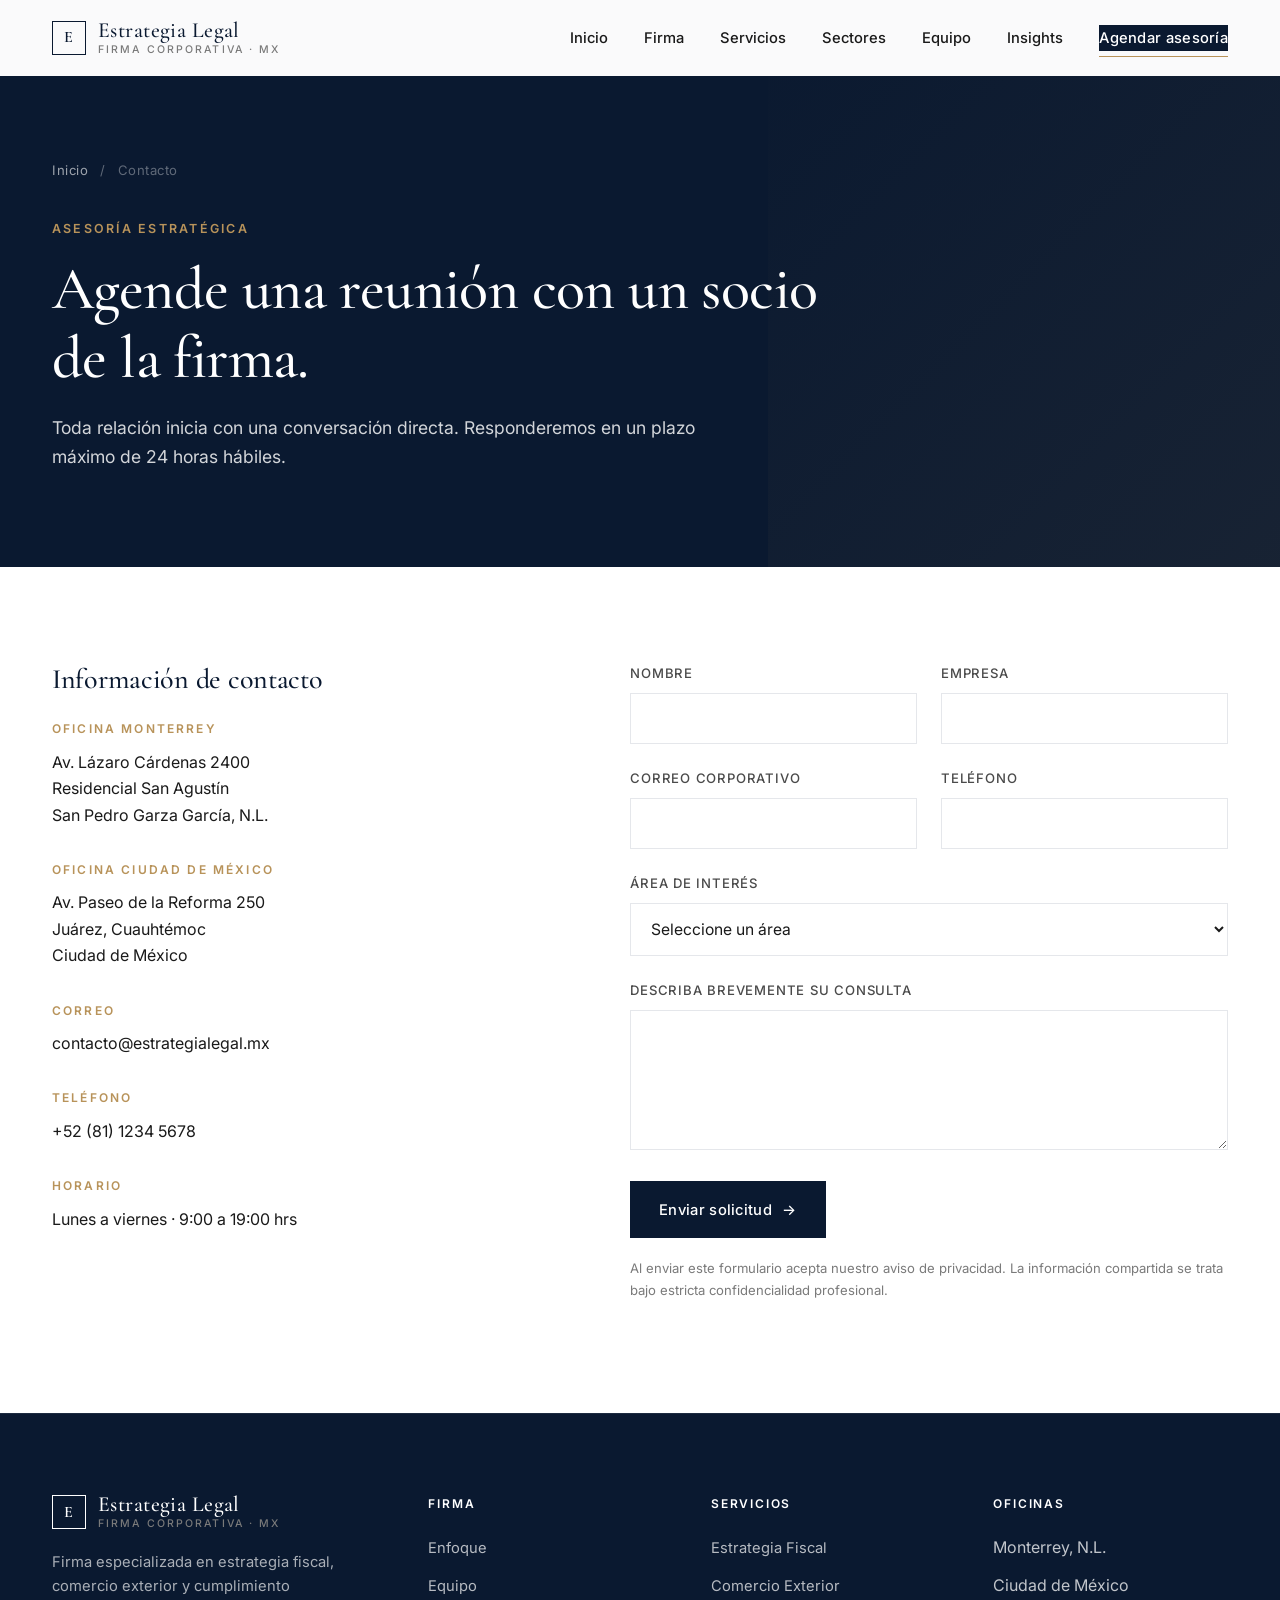
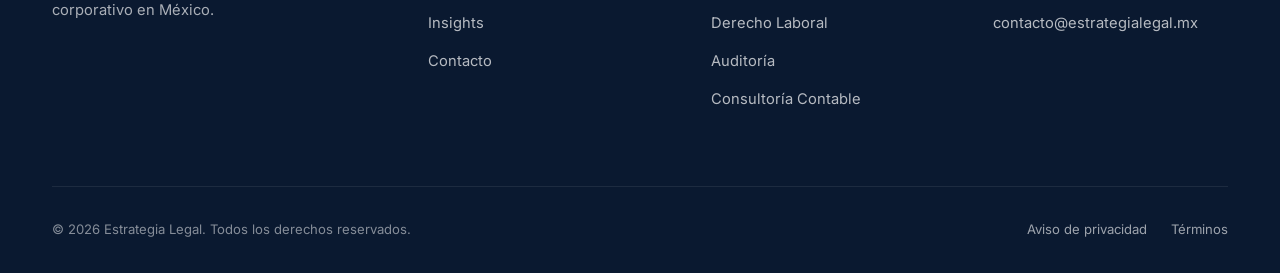
==== contacto.html @ f95e1e76 "Creación de sitio web para despacho de abogados (David Rubio)" ====
<!DOCTYPE html>
<html lang="es">
<head>
<meta charset="UTF-8" />
<meta name="viewport" content="width=device-width, initial-scale=1.0" />
<meta name="description" content="Agende una asesoría estratégica con nuestro equipo. Oficinas en Monterrey y Ciudad de México." />
<title>Contacto — Estrategia Legal</title>
<link rel="preconnect" href="https://fonts.googleapis.com" />
<link rel="preconnect" href="https://fonts.gstatic.com" crossorigin />
<link href="https://fonts.googleapis.com/css2?family=Cormorant+Garamond:wght@400;500;600&family=Inter:wght@300;400;500;600;700&display=swap" rel="stylesheet" />
<link rel="stylesheet" href="assets/css/styles.css" />
</head>
<body>

<header class="site-header">
  <div class="nav">
    <a href="index.html" class="brand"><span class="brand-mark">E</span><span class="brand-name">Estrategia Legal<small>Firma Corporativa · MX</small></span></a>
    <button class="nav-toggle" aria-label="Menú"><span></span><span></span><span></span></button>
    <ul class="nav-links">
      <li><a href="index.html">Inicio</a></li>
      <li><a href="firma.html">Firma</a></li>
      <li><a href="servicios.html">Servicios</a></li>
      <li><a href="sectores.html">Sectores</a></li>
      <li><a href="equipo.html">Equipo</a></li>
      <li><a href="insights.html">Insights</a></li>
      <li><a href="contacto.html" class="nav-cta active">Agendar asesoría</a></li>
    </ul>
  </div>
</header>

<section class="sub-hero">
  <div class="container">
    <div class="breadcrumb"><a href="index.html">Inicio</a><span>/</span><span>Contacto</span></div>
    <span class="eyebrow">Asesoría estratégica</span>
    <h1>Agende una reunión con un socio de la firma.</h1>
    <p>Toda relación inicia con una conversación directa. Responderemos en un plazo máximo de 24 horas hábiles.</p>
  </div>
</section>

<section class="section">
  <div class="container">
    <div class="contact-grid">
      <div class="contact-info" data-reveal>
        <h3>Información de contacto</h3>

        <div class="contact-block">
          <h5>Oficina Monterrey</h5>
          <p>Av. Lázaro Cárdenas 2400<br>Residencial San Agustín<br>San Pedro Garza García, N.L.</p>
        </div>

        <div class="contact-block">
          <h5>Oficina Ciudad de México</h5>
          <p>Av. Paseo de la Reforma 250<br>Juárez, Cuauhtémoc<br>Ciudad de México</p>
        </div>

        <div class="contact-block">
          <h5>Correo</h5>
          <p><a href="mailto:contacto@estrategialegal.mx">contacto@estrategialegal.mx</a></p>
        </div>

        <div class="contact-block">
          <h5>Teléfono</h5>
          <p><a href="tel:+528112345678">+52 (81) 1234 5678</a></p>
        </div>

        <div class="contact-block">
          <h5>Horario</h5>
          <p>Lunes a viernes · 9:00 a 19:00 hrs</p>
        </div>
      </div>

      <div data-reveal>
        <form id="contact-form" novalidate>
          <div class="form-row">
            <div class="form-group">
              <label for="nombre">Nombre</label>
              <input type="text" id="nombre" name="nombre" required />
            </div>
            <div class="form-group">
              <label for="empresa">Empresa</label>
              <input type="text" id="empresa" name="empresa" required />
            </div>
          </div>

          <div class="form-row">
            <div class="form-group">
              <label for="correo">Correo corporativo</label>
              <input type="email" id="correo" name="correo" required />
            </div>
            <div class="form-group">
              <label for="telefono">Teléfono</label>
              <input type="tel" id="telefono" name="telefono" />
            </div>
          </div>

          <div class="form-group">
            <label for="area">Área de interés</label>
            <select id="area" name="area" required>
              <option value="">Seleccione un área</option>
              <option>Estrategia Fiscal Corporativa</option>
              <option>Comercio Exterior (IMMEX, PROSEC, CIVA)</option>
              <option>Derecho Laboral Empresarial</option>
              <option>Auditoría y Cumplimiento</option>
              <option>Consultoría Contable Estratégica</option>
              <option>Asesoría general / Diagnóstico</option>
            </select>
          </div>

          <div class="form-group">
            <label for="mensaje">Describa brevemente su consulta</label>
            <textarea id="mensaje" name="mensaje" required></textarea>
          </div>

          <button type="submit" class="btn btn-primary btn-arrow" style="width:auto;">Enviar solicitud</button>
          <p style="font-size:0.82rem; color:var(--gray-500); margin-top:1.25rem;">Al enviar este formulario acepta nuestro aviso de privacidad. La información compartida se trata bajo estricta confidencialidad profesional.</p>
        </form>
      </div>
    </div>
  </div>
</section>

<footer class="site-footer">
  <div class="container">
    <div class="footer-grid">
      <div class="footer-brand"><div class="brand" style="color:#fff;"><span class="brand-mark">E</span><span class="brand-name">Estrategia Legal<small>Firma Corporativa · MX</small></span></div><p>Firma especializada en estrategia fiscal, comercio exterior y cumplimiento corporativo en México.</p></div>
      <div class="footer-col"><h5>Firma</h5><ul><li><a href="firma.html">Enfoque</a></li><li><a href="equipo.html">Equipo</a></li><li><a href="insights.html">Insights</a></li><li><a href="contacto.html">Contacto</a></li></ul></div>
      <div class="footer-col"><h5>Servicios</h5><ul><li><a href="servicios/estrategia-fiscal.html">Estrategia Fiscal</a></li><li><a href="servicios/comercio-exterior.html">Comercio Exterior</a></li><li><a href="servicios/derecho-laboral.html">Derecho Laboral</a></li><li><a href="servicios/auditoria-cumplimiento.html">Auditoría</a></li><li><a href="servicios/consultoria-contable.html">Consultoría Contable</a></li></ul></div>
      <div class="footer-col"><h5>Oficinas</h5><ul><li>Monterrey, N.L.</li><li>Ciudad de México</li><li><a href="mailto:contacto@estrategialegal.mx">contacto@estrategialegal.mx</a></li></ul></div>
    </div>
    <div class="footer-bottom"><span>© 2026 Estrategia Legal. Todos los derechos reservados.</span><div><a href="#">Aviso de privacidad</a><a href="#">Términos</a></div></div>
  </div>
</footer>

<script src="assets/js/main.js"></script>
</body>
</html>
---- assets/css/styles.css ----
/* ========================================
   ESTRATEGIA LEGAL — Design System
   ======================================== */

:root {
  --navy-900: #0a1930;
  --navy-800: #0f2847;
  --navy-700: #1a3a5c;
  --gray-900: #1a1a1a;
  --gray-700: #4a4a4a;
  --gray-500: #7a7a7a;
  --gray-300: #c9ccd1;
  --gray-200: #e5e7eb;
  --gray-100: #f4f5f7;
  --gray-50:  #fafbfc;
  --white:    #ffffff;
  --accent:   #b8935a;
  --accent-dark: #9a7846;

  --font-serif: 'Cormorant Garamond', 'Playfair Display', Georgia, serif;
  --font-sans:  'Inter', -apple-system, BlinkMacSystemFont, 'Segoe UI', sans-serif;

  --container: 1240px;
  --container-narrow: 960px;

  --transition: 350ms cubic-bezier(0.22, 0.61, 0.36, 1);
}

* { box-sizing: border-box; margin: 0; padding: 0; }
html { scroll-behavior: smooth; -webkit-text-size-adjust: 100%; }

body {
  font-family: var(--font-sans);
  font-size: 16px;
  line-height: 1.65;
  color: var(--gray-900);
  background: var(--white);
  -webkit-font-smoothing: antialiased;
  -moz-osx-font-smoothing: grayscale;
  overflow-x: hidden;
}

img { max-width: 100%; display: block; }
a { color: inherit; text-decoration: none; transition: color var(--transition); }
button { font: inherit; cursor: pointer; border: none; background: none; }

/* ---------- Typography ---------- */
h1, h2, h3, h4 {
  font-family: var(--font-serif);
  font-weight: 500;
  line-height: 1.15;
  letter-spacing: -0.01em;
  color: var(--navy-900);
}
h1 { font-size: clamp(2.25rem, 5vw, 3.75rem); }
h2 { font-size: clamp(1.75rem, 3.5vw, 2.75rem); }
h3 { font-size: clamp(1.35rem, 2.2vw, 1.75rem); }
h4 { font-size: 1.15rem; font-weight: 600; }

p { margin-bottom: 1rem; color: var(--gray-700); }
.lead { font-size: 1.15rem; color: var(--gray-700); line-height: 1.7; }

.eyebrow {
  font-family: var(--font-sans);
  font-size: 0.78rem;
  font-weight: 600;
  letter-spacing: 0.18em;
  text-transform: uppercase;
  color: var(--accent);
  margin-bottom: 1rem;
  display: inline-block;
}

/* ---------- Layout ---------- */
.container { max-width: var(--container); margin: 0 auto; padding: 0 2rem; }
.container-narrow { max-width: var(--container-narrow); margin: 0 auto; padding: 0 2rem; }

.section { padding: 6rem 0; }
.section-sm { padding: 4rem 0; }
.section-dark { background: var(--navy-900); color: var(--white); }
.section-dark h1, .section-dark h2, .section-dark h3, .section-dark h4 { color: var(--white); }
.section-dark p { color: var(--gray-300); }
.section-gray { background: var(--gray-50); }

.section-header { max-width: 760px; margin-bottom: 3.5rem; }
.section-header.center { margin-left: auto; margin-right: auto; text-align: center; }

/* ---------- Header / Navigation ---------- */
.site-header {
  position: fixed;
  top: 0;
  left: 0;
  right: 0;
  z-index: 1000;
  background: rgba(255, 255, 255, 0.98);
  backdrop-filter: saturate(180%) blur(12px);
  border-bottom: 1px solid transparent;
  transition: border-color var(--transition), background var(--transition);
}
.site-header.scrolled { border-bottom-color: var(--gray-200); }

.nav {
  display: flex;
  align-items: center;
  justify-content: space-between;
  max-width: var(--container);
  margin: 0 auto;
  padding: 1.25rem 2rem;
}

.brand {
  display: flex;
  align-items: center;
  gap: 0.75rem;
  font-family: var(--font-serif);
  font-size: 1.35rem;
  font-weight: 500;
  color: var(--navy-900);
  letter-spacing: 0.02em;
}
.brand-mark {
  width: 34px;
  height: 34px;
  border: 1.5px solid var(--navy-900);
  display: flex;
  align-items: center;
  justify-content: center;
  font-family: var(--font-serif);
  font-size: 1rem;
  font-weight: 600;
  color: var(--navy-900);
}
.brand-name { line-height: 1; }
.brand-name small {
  display: block;
  font-family: var(--font-sans);
  font-size: 0.66rem;
  font-weight: 500;
  letter-spacing: 0.2em;
  text-transform: uppercase;
  color: var(--gray-500);
  margin-top: 3px;
}

.nav-links {
  display: flex;
  align-items: center;
  gap: 2.25rem;
  list-style: none;
}
.nav-links a {
  font-size: 0.92rem;
  font-weight: 500;
  color: var(--gray-900);
  position: relative;
  padding: 0.25rem 0;
}
.nav-links a:hover { color: var(--accent); }
.nav-links a.active::after {
  content: '';
  position: absolute;
  bottom: -6px;
  left: 0;
  width: 100%;
  height: 1.5px;
  background: var(--accent);
}

.nav-cta {
  padding: 0.7rem 1.4rem;
  background: var(--navy-900);
  color: var(--white) !important;
  font-size: 0.88rem;
  font-weight: 500;
  letter-spacing: 0.02em;
  transition: background var(--transition);
}
.nav-cta:hover { background: var(--navy-700); color: var(--white) !important; }

.nav-toggle {
  display: none;
  flex-direction: column;
  gap: 5px;
  padding: 0.5rem;
}
.nav-toggle span {
  display: block;
  width: 24px;
  height: 1.5px;
  background: var(--navy-900);
  transition: transform var(--transition), opacity var(--transition);
}
.nav-toggle.open span:nth-child(1) { transform: translateY(6.5px) rotate(45deg); }
.nav-toggle.open span:nth-child(2) { opacity: 0; }
.nav-toggle.open span:nth-child(3) { transform: translateY(-6.5px) rotate(-45deg); }

/* ---------- Buttons ---------- */
.btn {
  display: inline-flex;
  align-items: center;
  gap: 0.65rem;
  padding: 0.95rem 1.75rem;
  font-size: 0.92rem;
  font-weight: 500;
  letter-spacing: 0.02em;
  transition: all var(--transition);
  cursor: pointer;
  border: 1.5px solid transparent;
}
.btn-primary {
  background: var(--navy-900);
  color: var(--white);
}
.btn-primary:hover { background: var(--accent); color: var(--white); }
.btn-secondary {
  border-color: var(--navy-900);
  color: var(--navy-900);
  background: transparent;
}
.btn-secondary:hover { background: var(--navy-900); color: var(--white); }
.btn-ghost {
  color: var(--navy-900);
  padding: 0.5rem 0;
  border-bottom: 1px solid var(--navy-900);
}
.btn-ghost:hover { color: var(--accent); border-color: var(--accent); }
.section-dark .btn-secondary { border-color: var(--white); color: var(--white); }
.section-dark .btn-secondary:hover { background: var(--white); color: var(--navy-900); }

.btn-arrow::after {
  content: '→';
  transition: transform var(--transition);
}
.btn-arrow:hover::after { transform: translateX(4px); }

/* ---------- Hero ---------- */
.hero {
  position: relative;
  min-height: 92vh;
  display: flex;
  align-items: center;
  padding: 9rem 0 5rem;
  background:
    linear-gradient(135deg, rgba(10, 25, 48, 0.92) 0%, rgba(15, 40, 71, 0.78) 100%),
    url('https://images.unsplash.com/photo-1486406146926-c627a92ad1ab?auto=format&fit=crop&w=2000&q=80') center/cover no-repeat;
  color: var(--white);
  overflow: hidden;
}
.hero::before {
  content: '';
  position: absolute;
  top: 0; left: 0; right: 0; bottom: 0;
  background: linear-gradient(180deg, transparent 70%, rgba(10, 25, 48, 0.5) 100%);
  pointer-events: none;
}
.hero-inner { position: relative; z-index: 2; max-width: 820px; }
.hero .eyebrow { color: var(--accent); }
.hero h1 {
  color: var(--white);
  font-size: clamp(2.5rem, 5.5vw, 4.25rem);
  margin-bottom: 1.5rem;
  font-weight: 400;
  line-height: 1.08;
}
.hero p {
  font-size: 1.2rem;
  color: rgba(255, 255, 255, 0.88);
  margin-bottom: 2.5rem;
  max-width: 640px;
  line-height: 1.6;
}
.hero-actions { display: flex; flex-wrap: wrap; gap: 1rem; }

.hero-meta {
  position: absolute;
  left: 2rem;
  right: 2rem;
  bottom: 2.5rem;
  display: flex;
  justify-content: space-between;
  align-items: flex-end;
  gap: 2rem;
  font-size: 0.82rem;
  color: rgba(255, 255, 255, 0.7);
  letter-spacing: 0.08em;
  text-transform: uppercase;
  z-index: 2;
}
.hero-meta .divider { flex: 1; height: 1px; background: rgba(255,255,255,0.25); margin-bottom: 6px; }

/* ---------- Sub hero (interior pages) ---------- */
.sub-hero {
  padding: 10rem 0 5rem;
  background: var(--navy-900);
  color: var(--white);
  position: relative;
  overflow: hidden;
}
.sub-hero::after {
  content: '';
  position: absolute;
  top: 0; right: 0;
  width: 40%;
  height: 100%;
  background: linear-gradient(135deg, transparent 0%, rgba(184, 147, 90, 0.08) 100%);
  pointer-events: none;
}
.sub-hero h1 { color: var(--white); max-width: 820px; margin-bottom: 1.25rem; }
.sub-hero p { color: rgba(255,255,255,0.82); max-width: 680px; font-size: 1.1rem; }
.sub-hero .eyebrow { color: var(--accent); }

.breadcrumb {
  display: flex;
  gap: 0.75rem;
  font-size: 0.82rem;
  color: rgba(255,255,255,0.6);
  margin-bottom: 2rem;
  letter-spacing: 0.04em;
}
.breadcrumb a { color: rgba(255,255,255,0.6); }
.breadcrumb a:hover { color: var(--accent); }
.breadcrumb span { color: rgba(255,255,255,0.35); }

/* ---------- Pillars ---------- */
.pillars {
  display: grid;
  grid-template-columns: repeat(3, 1fr);
  gap: 0;
  border-top: 1px solid var(--gray-200);
  border-bottom: 1px solid var(--gray-200);
}
.pillar {
  padding: 3.5rem 2.5rem;
  border-right: 1px solid var(--gray-200);
}
.pillar:last-child { border-right: none; }
.pillar-number {
  font-family: var(--font-serif);
  font-size: 2.25rem;
  color: var(--accent);
  margin-bottom: 1rem;
  font-weight: 400;
}
.pillar h3 { margin-bottom: 0.75rem; font-size: 1.3rem; }
.pillar p { color: var(--gray-700); font-size: 0.98rem; margin: 0; }

/* ---------- Services grid ---------- */
.services-grid {
  display: grid;
  grid-template-columns: repeat(2, 1fr);
  gap: 2px;
  background: var(--gray-200);
  border: 1px solid var(--gray-200);
}
.service-card {
  background: var(--white);
  padding: 3rem 2.5rem;
  transition: background var(--transition);
  display: flex;
  flex-direction: column;
  min-height: 340px;
}
.service-card:hover { background: var(--gray-50); }
.service-card .num {
  font-family: var(--font-serif);
  color: var(--accent);
  font-size: 0.95rem;
  letter-spacing: 0.1em;
  margin-bottom: 1.75rem;
  font-weight: 500;
}
.service-card h3 {
  margin-bottom: 1rem;
  font-size: 1.5rem;
  max-width: 420px;
}
.service-card p {
  color: var(--gray-700);
  margin-bottom: 1.75rem;
  flex: 1;
  font-size: 0.98rem;
}
.service-card .link {
  color: var(--navy-900);
  font-size: 0.88rem;
  font-weight: 500;
  letter-spacing: 0.04em;
  display: inline-flex;
  gap: 0.5rem;
  align-items: center;
  transition: color var(--transition), gap var(--transition);
}
.service-card .link:hover { color: var(--accent); gap: 0.9rem; }

/* ---------- Split / Authority ---------- */
.split {
  display: grid;
  grid-template-columns: 1fr 1.1fr;
  gap: 6rem;
  align-items: center;
}
.split-image {
  aspect-ratio: 4/5;
  background-size: cover;
  background-position: center;
  position: relative;
}
.split-image::after {
  content: '';
  position: absolute;
  inset: 0;
  border: 1px solid rgba(255,255,255,0.1);
  pointer-events: none;
}
.split h2 { margin-bottom: 1.5rem; }
.split .lead { margin-bottom: 2rem; }

/* ---------- Sectors ---------- */
.sectors {
  display: grid;
  grid-template-columns: repeat(4, 1fr);
  gap: 0;
  border-top: 1px solid rgba(255,255,255,0.12);
}
.sector {
  padding: 3rem 2rem;
  border-right: 1px solid rgba(255,255,255,0.12);
  transition: background var(--transition);
}
.sector:last-child { border-right: none; }
.sector:hover { background: rgba(255,255,255,0.03); }
.sector-icon {
  width: 42px;
  height: 42px;
  border: 1px solid var(--accent);
  display: flex;
  align-items: center;
  justify-content: center;
  margin-bottom: 1.5rem;
  font-family: var(--font-serif);
  color: var(--accent);
  font-size: 1.1rem;
}
.sector h4 { color: var(--white); font-size: 1.1rem; margin-bottom: 0.75rem; }
.sector p { color: rgba(255,255,255,0.7); font-size: 0.9rem; margin: 0; }

/* ---------- Differentiators ---------- */
.diff-grid {
  display: grid;
  grid-template-columns: repeat(2, 1fr);
  gap: 3rem 4rem;
}
.diff-item { display: flex; gap: 1.5rem; }
.diff-item-number {
  font-family: var(--font-serif);
  font-size: 1.75rem;
  color: var(--accent);
  line-height: 1;
  flex-shrink: 0;
  font-weight: 500;
  width: 40px;
}
.diff-item h4 { margin-bottom: 0.5rem; font-size: 1.15rem; }
.diff-item p { color: var(--gray-700); margin: 0; font-size: 0.98rem; }

/* ---------- Final CTA ---------- */
.final-cta {
  background: var(--navy-900);
  color: var(--white);
  padding: 7rem 0;
  text-align: center;
  position: relative;
  overflow: hidden;
}
.final-cta::before {
  content: '';
  position: absolute;
  top: 50%; left: 50%;
  transform: translate(-50%, -50%);
  width: 1200px; height: 1200px;
  background: radial-gradient(circle, rgba(184,147,90,0.08) 0%, transparent 60%);
  pointer-events: none;
}
.final-cta-inner { position: relative; z-index: 2; max-width: 760px; margin: 0 auto; padding: 0 2rem; }
.final-cta h2 { color: var(--white); margin-bottom: 1.5rem; font-size: clamp(2rem, 4vw, 3rem); }
.final-cta p { color: rgba(255,255,255,0.82); margin-bottom: 2.5rem; font-size: 1.1rem; }

/* ---------- Footer ---------- */
.site-footer {
  background: var(--navy-900);
  color: rgba(255,255,255,0.75);
  padding: 5rem 0 2rem;
  border-top: 1px solid rgba(255,255,255,0.08);
}
.footer-grid {
  display: grid;
  grid-template-columns: 1.4fr 1fr 1fr 1fr;
  gap: 3rem;
  margin-bottom: 4rem;
}
.footer-brand { max-width: 320px; }
.footer-brand .brand { color: var(--white); margin-bottom: 1.25rem; }
.footer-brand .brand-mark { border-color: var(--white); color: var(--white); }
.footer-brand p { font-size: 0.92rem; color: rgba(255,255,255,0.65); }
.footer-col h5 {
  font-family: var(--font-sans);
  font-size: 0.75rem;
  font-weight: 600;
  letter-spacing: 0.15em;
  text-transform: uppercase;
  color: var(--white);
  margin-bottom: 1.25rem;
}
.footer-col ul { list-style: none; }
.footer-col li { margin-bottom: 0.7rem; }
.footer-col a { font-size: 0.92rem; color: rgba(255,255,255,0.7); }
.footer-col a:hover { color: var(--accent); }
.footer-bottom {
  display: flex;
  justify-content: space-between;
  align-items: center;
  padding-top: 2rem;
  border-top: 1px solid rgba(255,255,255,0.08);
  font-size: 0.82rem;
  color: rgba(255,255,255,0.5);
}
.footer-bottom a { color: rgba(255,255,255,0.6); margin-left: 1.5rem; }
.footer-bottom a:hover { color: var(--accent); }

/* ---------- Service detail page ---------- */
.service-detail {
  display: grid;
  grid-template-columns: 280px 1fr;
  gap: 4rem;
  align-items: start;
}
.service-sidebar {
  position: sticky;
  top: 120px;
  border-left: 1px solid var(--gray-200);
  padding-left: 2rem;
}
.service-sidebar h5 {
  font-size: 0.72rem;
  letter-spacing: 0.18em;
  text-transform: uppercase;
  color: var(--gray-500);
  margin-bottom: 1.25rem;
  font-weight: 600;
}
.service-sidebar ul { list-style: none; }
.service-sidebar li { margin-bottom: 0.85rem; }
.service-sidebar a {
  font-size: 0.95rem;
  color: var(--gray-700);
  display: block;
  padding: 0.25rem 0;
}
.service-sidebar a.active { color: var(--navy-900); font-weight: 500; }
.service-sidebar a:hover { color: var(--accent); }

.prose h2 { margin: 3rem 0 1.25rem; }
.prose h3 { margin: 2.25rem 0 1rem; font-size: 1.35rem; }
.prose p { font-size: 1.02rem; line-height: 1.75; margin-bottom: 1.25rem; }
.prose ul { list-style: none; margin: 1.5rem 0; }
.prose ul li {
  position: relative;
  padding: 0.6rem 0 0.6rem 2rem;
  border-bottom: 1px solid var(--gray-200);
  color: var(--gray-900);
}
.prose ul li::before {
  content: '';
  position: absolute;
  left: 0;
  top: 1.1rem;
  width: 12px;
  height: 1.5px;
  background: var(--accent);
}
.prose ul li:last-child { border-bottom: none; }

.callout {
  background: var(--gray-50);
  border-left: 3px solid var(--accent);
  padding: 2rem 2.5rem;
  margin: 2.5rem 0;
}
.callout p { margin: 0; font-style: italic; color: var(--gray-700); }

/* ---------- Team ---------- */
.team-grid {
  display: grid;
  grid-template-columns: repeat(3, 1fr);
  gap: 3rem;
}
.team-card .photo {
  aspect-ratio: 4/5;
  background: var(--gray-100) center/cover no-repeat;
  margin-bottom: 1.5rem;
  filter: grayscale(100%);
  transition: filter var(--transition);
}
.team-card:hover .photo { filter: grayscale(0%); }
.team-card h4 { margin-bottom: 0.25rem; font-size: 1.2rem; }
.team-card .role {
  font-size: 0.82rem;
  color: var(--accent);
  letter-spacing: 0.1em;
  text-transform: uppercase;
  margin-bottom: 1rem;
  font-weight: 500;
}
.team-card p { font-size: 0.95rem; color: var(--gray-700); margin: 0; }

/* ---------- Insights ---------- */
.insights-grid {
  display: grid;
  grid-template-columns: repeat(3, 1fr);
  gap: 2rem;
}
.insight-card {
  background: var(--white);
  border: 1px solid var(--gray-200);
  padding: 2.25rem;
  transition: transform var(--transition), border-color var(--transition);
  display: flex;
  flex-direction: column;
  min-height: 320px;
}
.insight-card:hover { border-color: var(--navy-900); transform: translateY(-4px); }
.insight-card .tag {
  font-size: 0.72rem;
  letter-spacing: 0.15em;
  text-transform: uppercase;
  color: var(--accent);
  font-weight: 600;
  margin-bottom: 1.25rem;
}
.insight-card h3 { font-size: 1.25rem; margin-bottom: 1rem; line-height: 1.3; }
.insight-card p { font-size: 0.94rem; color: var(--gray-700); flex: 1; }
.insight-card .date {
  font-size: 0.82rem;
  color: var(--gray-500);
  margin-top: 1.25rem;
  padding-top: 1.25rem;
  border-top: 1px solid var(--gray-200);
}

/* ---------- Contact ---------- */
.contact-grid {
  display: grid;
  grid-template-columns: 1fr 1.2fr;
  gap: 5rem;
  align-items: start;
}
.contact-info h3 { margin-bottom: 1.5rem; }
.contact-block { margin-bottom: 2rem; }
.contact-block h5 {
  font-size: 0.75rem;
  letter-spacing: 0.18em;
  text-transform: uppercase;
  color: var(--accent);
  margin-bottom: 0.6rem;
  font-weight: 600;
}
.contact-block p, .contact-block a { color: var(--gray-900); font-size: 1rem; margin: 0; }
.contact-block a:hover { color: var(--accent); }

.form-group { margin-bottom: 1.5rem; }
.form-group label {
  display: block;
  font-size: 0.82rem;
  font-weight: 500;
  letter-spacing: 0.06em;
  color: var(--gray-700);
  margin-bottom: 0.5rem;
  text-transform: uppercase;
}
.form-group input,
.form-group textarea,
.form-group select {
  width: 100%;
  padding: 0.95rem 1rem;
  border: 1px solid var(--gray-200);
  background: var(--white);
  font-family: var(--font-sans);
  font-size: 0.98rem;
  color: var(--gray-900);
  transition: border-color var(--transition);
}
.form-group input:focus,
.form-group textarea:focus,
.form-group select:focus {
  outline: none;
  border-color: var(--navy-900);
}
.form-group textarea { resize: vertical; min-height: 140px; }
.form-row { display: grid; grid-template-columns: 1fr 1fr; gap: 1.5rem; }

/* ---------- Firma page ---------- */
.stats {
  display: grid;
  grid-template-columns: repeat(4, 1fr);
  gap: 0;
  border-top: 1px solid var(--gray-200);
  border-bottom: 1px solid var(--gray-200);
}
.stat {
  padding: 3rem 2rem;
  border-right: 1px solid var(--gray-200);
}
.stat:last-child { border-right: none; }
.stat-num {
  font-family: var(--font-serif);
  font-size: 2.75rem;
  color: var(--navy-900);
  font-weight: 500;
  line-height: 1;
  margin-bottom: 0.75rem;
}
.stat-num small { font-size: 1.5rem; color: var(--accent); }
.stat-label {
  font-size: 0.88rem;
  color: var(--gray-700);
  letter-spacing: 0.02em;
}

/* ---------- Reveal animation ---------- */
[data-reveal] {
  opacity: 0;
  transform: translateY(24px);
  transition: opacity 700ms ease, transform 700ms ease;
}
[data-reveal].visible { opacity: 1; transform: none; }

/* ---------- Responsive ---------- */
@media (max-width: 1024px) {
  .section { padding: 5rem 0; }
  .split { grid-template-columns: 1fr; gap: 3rem; }
  .sectors { grid-template-columns: repeat(2, 1fr); }
  .sector:nth-child(2) { border-right: none; }
  .sector:nth-child(3), .sector:nth-child(4) { border-top: 1px solid rgba(255,255,255,0.12); }
  .services-grid { grid-template-columns: 1fr; }
  .team-grid { grid-template-columns: repeat(2, 1fr); }
  .insights-grid { grid-template-columns: 1fr 1fr; }
  .footer-grid { grid-template-columns: 1fr 1fr; gap: 2.5rem; }
  .contact-grid { grid-template-columns: 1fr; gap: 3rem; }
  .service-detail { grid-template-columns: 1fr; gap: 2.5rem; }
  .service-sidebar { position: static; border-left: none; padding-left: 0; border-top: 1px solid var(--gray-200); padding-top: 2rem; }
  .stats { grid-template-columns: repeat(2, 1fr); }
  .stat:nth-child(2) { border-right: none; }
  .stat:nth-child(3), .stat:nth-child(4) { border-top: 1px solid var(--gray-200); }
}

@media (max-width: 768px) {
  .container, .container-narrow { padding: 0 1.25rem; }
  .section { padding: 4rem 0; }
  .nav { padding: 1rem 1.25rem; }
  .nav-links {
    position: fixed;
    top: 72px;
    left: 0;
    right: 0;
    background: var(--white);
    flex-direction: column;
    align-items: flex-start;
    padding: 2rem 1.5rem;
    gap: 1.5rem;
    border-top: 1px solid var(--gray-200);
    transform: translateY(-150%);
    transition: transform var(--transition);
    box-shadow: 0 10px 40px rgba(0,0,0,0.06);
  }
  .nav-links.open { transform: translateY(0); }
  .nav-links li { width: 100%; }
  .nav-links a { font-size: 1.05rem; }
  .nav-toggle { display: flex; }

  .hero { min-height: auto; padding: 8rem 0 5rem; }
  .hero-meta { position: static; padding: 2rem 0 0; margin-top: 2rem; border-top: 1px solid rgba(255,255,255,0.12); flex-direction: column; align-items: flex-start; gap: 0.5rem; }
  .hero-meta .divider { display: none; }

  .pillars { grid-template-columns: 1fr; }
  .pillar { border-right: none; border-bottom: 1px solid var(--gray-200); padding: 2.5rem 1.5rem; }
  .pillar:last-child { border-bottom: none; }

  .diff-grid { grid-template-columns: 1fr; gap: 2rem; }
  .team-grid, .insights-grid { grid-template-columns: 1fr; }
  .footer-grid { grid-template-columns: 1fr; }
  .footer-bottom { flex-direction: column; gap: 1rem; text-align: center; }
  .footer-bottom a { margin: 0 0.75rem; }
  .form-row { grid-template-columns: 1fr; }

  .service-card { padding: 2.5rem 1.75rem; min-height: auto; }
  .sub-hero { padding: 8rem 0 4rem; }
}
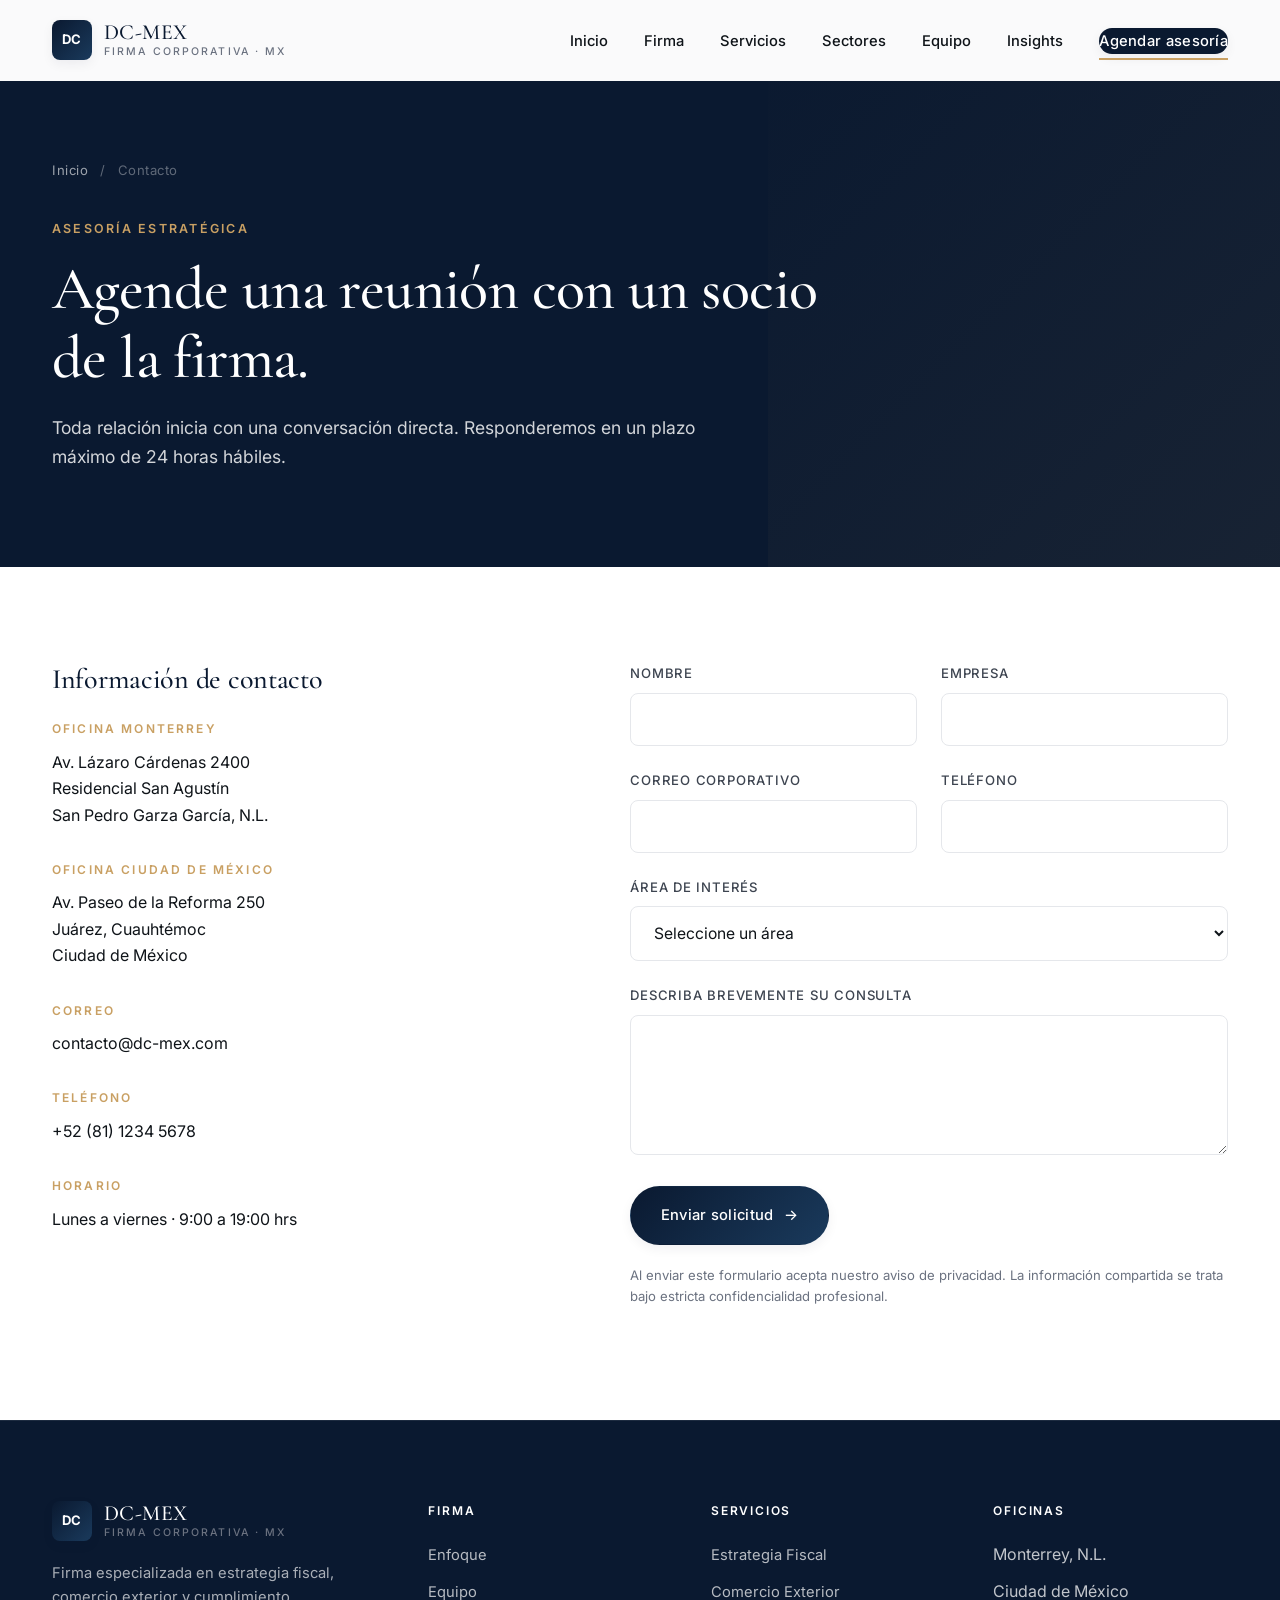
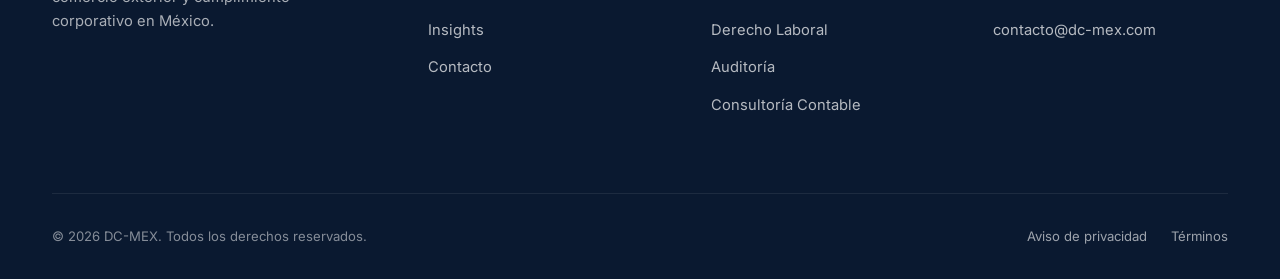
==== commit ee38e9d5: "Rebrand a DC-MEX y modernizacion visual - Cambio de marca: Estrategia Legal -> DC-MEX en todas las p" ====
--- a/contacto.html
+++ b/contacto.html
@@ -4,7 +4,7 @@
 <meta charset="UTF-8" />
 <meta name="viewport" content="width=device-width, initial-scale=1.0" />
 <meta name="description" content="Agende una asesoría estratégica con nuestro equipo. Oficinas en Monterrey y Ciudad de México." />
-<title>Contacto — Estrategia Legal</title>
+<title>Contacto — DC-MEX</title>
 <link rel="preconnect" href="https://fonts.googleapis.com" />
 <link rel="preconnect" href="https://fonts.gstatic.com" crossorigin />
 <link href="https://fonts.googleapis.com/css2?family=Cormorant+Garamond:wght@400;500;600&family=Inter:wght@300;400;500;600;700&display=swap" rel="stylesheet" />
@@ -14,7 +14,7 @@
 
 <header class="site-header">
   <div class="nav">
-    <a href="index.html" class="brand"><span class="brand-mark">E</span><span class="brand-name">Estrategia Legal<small>Firma Corporativa · MX</small></span></a>
+    <a href="index.html" class="brand"><span class="brand-mark">DC</span><span class="brand-name">DC-MEX<small>Firma Corporativa · MX</small></span></a>
     <button class="nav-toggle" aria-label="Menú"><span></span><span></span><span></span></button>
     <ul class="nav-links">
       <li><a href="index.html">Inicio</a></li>
@@ -55,7 +55,7 @@
 
         <div class="contact-block">
           <h5>Correo</h5>
-          <p><a href="mailto:contacto@estrategialegal.mx">contacto@estrategialegal.mx</a></p>
+          <p><a href="mailto:contacto@dc-mex.com">contacto@dc-mex.com</a></p>
         </div>
 
         <div class="contact-block">
@@ -122,12 +122,12 @@
 <footer class="site-footer">
   <div class="container">
     <div class="footer-grid">
-      <div class="footer-brand"><div class="brand" style="color:#fff;"><span class="brand-mark">E</span><span class="brand-name">Estrategia Legal<small>Firma Corporativa · MX</small></span></div><p>Firma especializada en estrategia fiscal, comercio exterior y cumplimiento corporativo en México.</p></div>
+      <div class="footer-brand"><div class="brand" style="color:#fff;"><span class="brand-mark">DC</span><span class="brand-name">DC-MEX<small>Firma Corporativa · MX</small></span></div><p>Firma especializada en estrategia fiscal, comercio exterior y cumplimiento corporativo en México.</p></div>
       <div class="footer-col"><h5>Firma</h5><ul><li><a href="firma.html">Enfoque</a></li><li><a href="equipo.html">Equipo</a></li><li><a href="insights.html">Insights</a></li><li><a href="contacto.html">Contacto</a></li></ul></div>
       <div class="footer-col"><h5>Servicios</h5><ul><li><a href="servicios/estrategia-fiscal.html">Estrategia Fiscal</a></li><li><a href="servicios/comercio-exterior.html">Comercio Exterior</a></li><li><a href="servicios/derecho-laboral.html">Derecho Laboral</a></li><li><a href="servicios/auditoria-cumplimiento.html">Auditoría</a></li><li><a href="servicios/consultoria-contable.html">Consultoría Contable</a></li></ul></div>
-      <div class="footer-col"><h5>Oficinas</h5><ul><li>Monterrey, N.L.</li><li>Ciudad de México</li><li><a href="mailto:contacto@estrategialegal.mx">contacto@estrategialegal.mx</a></li></ul></div>
+      <div class="footer-col"><h5>Oficinas</h5><ul><li>Monterrey, N.L.</li><li>Ciudad de México</li><li><a href="mailto:contacto@dc-mex.com">contacto@dc-mex.com</a></li></ul></div>
     </div>
-    <div class="footer-bottom"><span>© 2026 Estrategia Legal. Todos los derechos reservados.</span><div><a href="#">Aviso de privacidad</a><a href="#">Términos</a></div></div>
+    <div class="footer-bottom"><span>© 2026 DC-MEX. Todos los derechos reservados.</span><div><a href="#">Aviso de privacidad</a><a href="#">Términos</a></div></div>
   </div>
 </footer>
 
--- a/assets/css/styles.css
+++ b/assets/css/styles.css
@@ -6,16 +6,18 @@
   --navy-900: #0a1930;
   --navy-800: #0f2847;
   --navy-700: #1a3a5c;
-  --gray-900: #1a1a1a;
-  --gray-700: #4a4a4a;
-  --gray-500: #7a7a7a;
+  --navy-600: #264870;
+  --gray-900: #0f1419;
+  --gray-700: #3d4450;
+  --gray-500: #6b7280;
   --gray-300: #c9ccd1;
   --gray-200: #e5e7eb;
-  --gray-100: #f4f5f7;
-  --gray-50:  #fafbfc;
+  --gray-100: #f1f3f5;
+  --gray-50:  #f8f9fb;
   --white:    #ffffff;
-  --accent:   #b8935a;
-  --accent-dark: #9a7846;
+  --accent:   #c9a063;
+  --accent-dark: #a8834c;
+  --accent-soft: rgba(201, 160, 99, 0.12);
 
   --font-serif: 'Cormorant Garamond', 'Playfair Display', Georgia, serif;
   --font-sans:  'Inter', -apple-system, BlinkMacSystemFont, 'Segoe UI', sans-serif;
@@ -23,7 +25,19 @@
   --container: 1240px;
   --container-narrow: 960px;
 
+  --radius-sm: 8px;
+  --radius:    14px;
+  --radius-lg: 20px;
+  --radius-pill: 999px;
+
+  --shadow-xs: 0 1px 2px rgba(10, 25, 48, 0.04);
+  --shadow-sm: 0 4px 12px rgba(10, 25, 48, 0.06);
+  --shadow-md: 0 12px 32px rgba(10, 25, 48, 0.08);
+  --shadow-lg: 0 24px 60px rgba(10, 25, 48, 0.14);
+  --shadow-accent: 0 12px 32px rgba(201, 160, 99, 0.22);
+
   --transition: 350ms cubic-bezier(0.22, 0.61, 0.36, 1);
+  --transition-fast: 220ms cubic-bezier(0.22, 0.61, 0.36, 1);
 }
 
 * { box-sizing: border-box; margin: 0; padding: 0; }
@@ -97,7 +111,7 @@
   border-bottom: 1px solid transparent;
   transition: border-color var(--transition), background var(--transition);
 }
-.site-header.scrolled { border-bottom-color: var(--gray-200); }
+.site-header.scrolled { border-bottom-color: var(--gray-200); box-shadow: var(--shadow-xs); }
 
 .nav {
   display: flex;
@@ -119,17 +133,22 @@
   letter-spacing: 0.02em;
 }
 .brand-mark {
-  width: 34px;
-  height: 34px;
-  border: 1.5px solid var(--navy-900);
+  width: 40px;
+  height: 40px;
+  border-radius: var(--radius-sm);
+  background: linear-gradient(135deg, var(--navy-900) 0%, var(--navy-700) 100%);
   display: flex;
   align-items: center;
   justify-content: center;
-  font-family: var(--font-serif);
-  font-size: 1rem;
-  font-weight: 600;
-  color: var(--navy-900);
-}
+  font-family: var(--font-sans);
+  font-size: 0.82rem;
+  font-weight: 700;
+  letter-spacing: 0.04em;
+  color: var(--white);
+  box-shadow: var(--shadow-sm);
+  transition: transform var(--transition-fast), box-shadow var(--transition-fast);
+}
+.brand:hover .brand-mark { transform: translateY(-1px); box-shadow: var(--shadow-md); }
 .brand-name { line-height: 1; }
 .brand-name small {
   display: block;
@@ -167,15 +186,22 @@
 }
 
 .nav-cta {
-  padding: 0.7rem 1.4rem;
+  padding: 0.75rem 1.5rem;
   background: var(--navy-900);
   color: var(--white) !important;
   font-size: 0.88rem;
   font-weight: 500;
   letter-spacing: 0.02em;
-  transition: background var(--transition);
-}
-.nav-cta:hover { background: var(--navy-700); color: var(--white) !important; }
+  border-radius: var(--radius-pill);
+  transition: all var(--transition-fast);
+  box-shadow: var(--shadow-sm);
+}
+.nav-cta:hover {
+  background: var(--accent);
+  color: var(--white) !important;
+  transform: translateY(-1px);
+  box-shadow: var(--shadow-accent);
+}
 
 .nav-toggle {
   display: none;
@@ -199,39 +225,67 @@
   display: inline-flex;
   align-items: center;
   gap: 0.65rem;
-  padding: 0.95rem 1.75rem;
+  padding: 1rem 1.85rem;
   font-size: 0.92rem;
   font-weight: 500;
   letter-spacing: 0.02em;
-  transition: all var(--transition);
+  border-radius: var(--radius-pill);
+  transition: all var(--transition-fast);
   cursor: pointer;
   border: 1.5px solid transparent;
-}
+  position: relative;
+  overflow: hidden;
+}
+.btn::before {
+  content: '';
+  position: absolute;
+  inset: 0;
+  background: linear-gradient(120deg, transparent, rgba(255,255,255,0.15), transparent);
+  transform: translateX(-120%);
+  transition: transform 700ms ease;
+}
+.btn:hover::before { transform: translateX(120%); }
+
 .btn-primary {
-  background: var(--navy-900);
+  background: linear-gradient(135deg, var(--navy-900) 0%, var(--navy-700) 100%);
   color: var(--white);
-}
-.btn-primary:hover { background: var(--accent); color: var(--white); }
+  box-shadow: var(--shadow-sm);
+}
+.btn-primary:hover {
+  transform: translateY(-2px);
+  box-shadow: var(--shadow-lg);
+  background: linear-gradient(135deg, var(--accent) 0%, var(--accent-dark) 100%);
+}
 .btn-secondary {
   border-color: var(--navy-900);
   color: var(--navy-900);
   background: transparent;
 }
-.btn-secondary:hover { background: var(--navy-900); color: var(--white); }
+.btn-secondary:hover {
+  background: var(--navy-900);
+  color: var(--white);
+  transform: translateY(-2px);
+  box-shadow: var(--shadow-md);
+}
 .btn-ghost {
   color: var(--navy-900);
   padding: 0.5rem 0;
+  border-radius: 0;
   border-bottom: 1px solid var(--navy-900);
-}
-.btn-ghost:hover { color: var(--accent); border-color: var(--accent); }
-.section-dark .btn-secondary { border-color: var(--white); color: var(--white); }
-.section-dark .btn-secondary:hover { background: var(--white); color: var(--navy-900); }
+  overflow: visible;
+}
+.btn-ghost::before { display: none; }
+.btn-ghost:hover { color: var(--accent); border-color: var(--accent); transform: none; box-shadow: none; }
+.section-dark .btn-secondary { border-color: rgba(255,255,255,0.4); color: var(--white); }
+.section-dark .btn-secondary:hover { background: var(--white); color: var(--navy-900); border-color: var(--white); }
 
 .btn-arrow::after {
   content: '→';
-  transition: transform var(--transition);
-}
-.btn-arrow:hover::after { transform: translateX(4px); }
+  transition: transform var(--transition-fast);
+  position: relative;
+  z-index: 1;
+}
+.btn-arrow:hover::after { transform: translateX(5px); }
 
 /* ---------- Hero ---------- */
 .hero {
@@ -325,72 +379,123 @@
 .pillars {
   display: grid;
   grid-template-columns: repeat(3, 1fr);
-  gap: 0;
-  border-top: 1px solid var(--gray-200);
-  border-bottom: 1px solid var(--gray-200);
+  gap: 1.5rem;
 }
 .pillar {
-  padding: 3.5rem 2.5rem;
-  border-right: 1px solid var(--gray-200);
-}
-.pillar:last-child { border-right: none; }
+  padding: 2.75rem 2.25rem;
+  background: var(--white);
+  border: 1px solid var(--gray-200);
+  border-radius: var(--radius);
+  transition: all var(--transition-fast);
+  position: relative;
+  overflow: hidden;
+}
+.pillar::before {
+  content: '';
+  position: absolute;
+  top: 0; left: 0;
+  width: 100%;
+  height: 3px;
+  background: linear-gradient(90deg, var(--accent), var(--accent-dark));
+  transform: scaleX(0);
+  transform-origin: left;
+  transition: transform var(--transition);
+}
+.pillar:hover {
+  transform: translateY(-6px);
+  box-shadow: var(--shadow-md);
+  border-color: transparent;
+}
+.pillar:hover::before { transform: scaleX(1); }
+.section-dark .pillar { background: rgba(255,255,255,0.03); border-color: rgba(255,255,255,0.08); }
+.section-dark .pillar:hover { background: rgba(255,255,255,0.05); border-color: rgba(201,160,99,0.3); }
+
 .pillar-number {
   font-family: var(--font-serif);
-  font-size: 2.25rem;
+  font-size: 2.5rem;
   color: var(--accent);
   margin-bottom: 1rem;
   font-weight: 400;
+  line-height: 1;
 }
 .pillar h3 { margin-bottom: 0.75rem; font-size: 1.3rem; }
 .pillar p { color: var(--gray-700); font-size: 0.98rem; margin: 0; }
+.section-dark .pillar p { color: rgba(255,255,255,0.75); }
 
 /* ---------- Services grid ---------- */
 .services-grid {
   display: grid;
   grid-template-columns: repeat(2, 1fr);
-  gap: 2px;
-  background: var(--gray-200);
-  border: 1px solid var(--gray-200);
+  gap: 1.5rem;
 }
 .service-card {
   background: var(--white);
-  padding: 3rem 2.5rem;
-  transition: background var(--transition);
+  padding: 2.75rem 2.5rem;
+  border: 1px solid var(--gray-200);
+  border-radius: var(--radius);
+  transition: all var(--transition);
   display: flex;
   flex-direction: column;
   min-height: 340px;
-}
-.service-card:hover { background: var(--gray-50); }
+  position: relative;
+  overflow: hidden;
+}
+.service-card::after {
+  content: '';
+  position: absolute;
+  inset: 0;
+  border-radius: var(--radius);
+  background: linear-gradient(135deg, var(--navy-900) 0%, var(--navy-700) 100%);
+  opacity: 0;
+  transition: opacity var(--transition);
+  z-index: 0;
+}
+.service-card > * { position: relative; z-index: 1; }
+.service-card:hover {
+  transform: translateY(-8px);
+  box-shadow: var(--shadow-lg);
+  border-color: transparent;
+}
+.service-card:hover::after { opacity: 1; }
+.service-card:hover h3,
+.service-card:hover p,
+.service-card:hover .link { color: var(--white); }
+.service-card:hover .num { color: var(--accent); }
+
 .service-card .num {
-  font-family: var(--font-serif);
+  font-family: var(--font-sans);
   color: var(--accent);
-  font-size: 0.95rem;
-  letter-spacing: 0.1em;
+  font-size: 0.78rem;
+  letter-spacing: 0.15em;
   margin-bottom: 1.75rem;
-  font-weight: 500;
+  font-weight: 600;
+  text-transform: uppercase;
+  transition: color var(--transition);
 }
 .service-card h3 {
   margin-bottom: 1rem;
-  font-size: 1.5rem;
+  font-size: 1.55rem;
   max-width: 420px;
+  transition: color var(--transition);
 }
 .service-card p {
   color: var(--gray-700);
   margin-bottom: 1.75rem;
   flex: 1;
   font-size: 0.98rem;
+  transition: color var(--transition);
 }
 .service-card .link {
   color: var(--navy-900);
   font-size: 0.88rem;
-  font-weight: 500;
+  font-weight: 600;
   letter-spacing: 0.04em;
   display: inline-flex;
   gap: 0.5rem;
   align-items: center;
-  transition: color var(--transition), gap var(--transition);
-}
-.service-card .link:hover { color: var(--accent); gap: 0.9rem; }
+  transition: all var(--transition-fast);
+}
+.service-card:hover .link { gap: 0.9rem; }
 
 /* ---------- Split / Authority ---------- */
 .split {
@@ -404,12 +509,20 @@
   background-size: cover;
   background-position: center;
   position: relative;
+  border-radius: var(--radius-lg);
+  overflow: hidden;
+  box-shadow: var(--shadow-md);
+  transition: transform var(--transition), box-shadow var(--transition);
+}
+.split-image:hover {
+  transform: translateY(-4px);
+  box-shadow: var(--shadow-lg);
 }
 .split-image::after {
   content: '';
   position: absolute;
   inset: 0;
-  border: 1px solid rgba(255,255,255,0.1);
+  background: linear-gradient(180deg, transparent 60%, rgba(10,25,48,0.25) 100%);
   pointer-events: none;
 }
 .split h2 { margin-bottom: 1.5rem; }
@@ -419,27 +532,39 @@
 .sectors {
   display: grid;
   grid-template-columns: repeat(4, 1fr);
-  gap: 0;
-  border-top: 1px solid rgba(255,255,255,0.12);
+  gap: 1.25rem;
 }
 .sector {
-  padding: 3rem 2rem;
-  border-right: 1px solid rgba(255,255,255,0.12);
-  transition: background var(--transition);
-}
-.sector:last-child { border-right: none; }
-.sector:hover { background: rgba(255,255,255,0.03); }
+  padding: 2.5rem 2rem;
+  background: rgba(255,255,255,0.03);
+  border: 1px solid rgba(255,255,255,0.08);
+  border-radius: var(--radius);
+  transition: all var(--transition-fast);
+}
+.sector:hover {
+  background: rgba(255,255,255,0.06);
+  border-color: rgba(201,160,99,0.4);
+  transform: translateY(-6px);
+}
+.sector:hover .sector-icon {
+  background: var(--accent);
+  color: var(--navy-900);
+  transform: scale(1.08);
+}
 .sector-icon {
-  width: 42px;
-  height: 42px;
-  border: 1px solid var(--accent);
+  width: 48px;
+  height: 48px;
+  border: 1.5px solid var(--accent);
+  border-radius: var(--radius-sm);
   display: flex;
   align-items: center;
   justify-content: center;
   margin-bottom: 1.5rem;
-  font-family: var(--font-serif);
+  font-family: var(--font-sans);
   color: var(--accent);
-  font-size: 1.1rem;
+  font-size: 1rem;
+  font-weight: 700;
+  transition: all var(--transition);
 }
 .sector h4 { color: var(--white); font-size: 1.1rem; margin-bottom: 0.75rem; }
 .sector p { color: rgba(255,255,255,0.7); font-size: 0.9rem; margin: 0; }
@@ -448,12 +573,26 @@
 .diff-grid {
   display: grid;
   grid-template-columns: repeat(2, 1fr);
-  gap: 3rem 4rem;
-}
-.diff-item { display: flex; gap: 1.5rem; }
+  gap: 1.5rem;
+}
+.diff-item {
+  display: flex;
+  gap: 1.25rem;
+  padding: 1.75rem;
+  background: var(--gray-50);
+  border: 1px solid var(--gray-200);
+  border-radius: var(--radius);
+  transition: all var(--transition-fast);
+}
+.diff-item:hover {
+  background: var(--white);
+  border-color: var(--accent);
+  transform: translateY(-3px);
+  box-shadow: var(--shadow-sm);
+}
 .diff-item-number {
   font-family: var(--font-serif);
-  font-size: 1.75rem;
+  font-size: 1.85rem;
   color: var(--accent);
   line-height: 1;
   flex-shrink: 0;
@@ -581,10 +720,12 @@
 .prose ul li:last-child { border-bottom: none; }
 
 .callout {
-  background: var(--gray-50);
+  background: linear-gradient(135deg, var(--gray-50) 0%, var(--white) 100%);
   border-left: 3px solid var(--accent);
+  border-radius: var(--radius-sm);
   padding: 2rem 2.5rem;
   margin: 2.5rem 0;
+  box-shadow: var(--shadow-xs);
 }
 .callout p { margin: 0; font-style: italic; color: var(--gray-700); }
 
@@ -599,9 +740,15 @@
   background: var(--gray-100) center/cover no-repeat;
   margin-bottom: 1.5rem;
   filter: grayscale(100%);
-  transition: filter var(--transition);
-}
-.team-card:hover .photo { filter: grayscale(0%); }
+  border-radius: var(--radius);
+  box-shadow: var(--shadow-sm);
+  transition: all var(--transition);
+}
+.team-card:hover .photo {
+  filter: grayscale(0%);
+  transform: translateY(-4px);
+  box-shadow: var(--shadow-lg);
+}
 .team-card h4 { margin-bottom: 0.25rem; font-size: 1.2rem; }
 .team-card .role {
   font-size: 0.82rem;
@@ -617,18 +764,37 @@
 .insights-grid {
   display: grid;
   grid-template-columns: repeat(3, 1fr);
-  gap: 2rem;
+  gap: 1.75rem;
 }
 .insight-card {
   background: var(--white);
   border: 1px solid var(--gray-200);
+  border-radius: var(--radius);
   padding: 2.25rem;
-  transition: transform var(--transition), border-color var(--transition);
+  transition: all var(--transition-fast);
   display: flex;
   flex-direction: column;
   min-height: 320px;
-}
-.insight-card:hover { border-color: var(--navy-900); transform: translateY(-4px); }
+  position: relative;
+  overflow: hidden;
+}
+.insight-card::before {
+  content: '';
+  position: absolute;
+  top: 0; left: 0;
+  height: 3px;
+  width: 100%;
+  background: linear-gradient(90deg, var(--accent), var(--accent-dark));
+  transform: translateX(-100%);
+  transition: transform var(--transition);
+}
+.insight-card:hover {
+  border-color: transparent;
+  transform: translateY(-6px);
+  box-shadow: var(--shadow-md);
+}
+.insight-card:hover::before { transform: translateX(0); }
+.insight-card:hover h3 { color: var(--accent-dark); }
 .insight-card .tag {
   font-size: 0.72rem;
   letter-spacing: 0.15em;
@@ -637,7 +803,7 @@
   font-weight: 600;
   margin-bottom: 1.25rem;
 }
-.insight-card h3 { font-size: 1.25rem; margin-bottom: 1rem; line-height: 1.3; }
+.insight-card h3 { font-size: 1.25rem; margin-bottom: 1rem; line-height: 1.3; transition: color var(--transition-fast); }
 .insight-card p { font-size: 0.94rem; color: var(--gray-700); flex: 1; }
 .insight-card .date {
   font-size: 0.82rem;
@@ -681,19 +847,21 @@
 .form-group textarea,
 .form-group select {
   width: 100%;
-  padding: 0.95rem 1rem;
-  border: 1px solid var(--gray-200);
+  padding: 1rem 1.15rem;
+  border: 1.5px solid var(--gray-200);
+  border-radius: var(--radius-sm);
   background: var(--white);
   font-family: var(--font-sans);
   font-size: 0.98rem;
   color: var(--gray-900);
-  transition: border-color var(--transition);
+  transition: all var(--transition-fast);
 }
 .form-group input:focus,
 .form-group textarea:focus,
 .form-group select:focus {
   outline: none;
-  border-color: var(--navy-900);
+  border-color: var(--accent);
+  box-shadow: 0 0 0 4px var(--accent-soft);
 }
 .form-group textarea { resize: vertical; min-height: 140px; }
 .form-row { display: grid; grid-template-columns: 1fr 1fr; gap: 1.5rem; }
@@ -702,15 +870,21 @@
 .stats {
   display: grid;
   grid-template-columns: repeat(4, 1fr);
-  gap: 0;
-  border-top: 1px solid var(--gray-200);
-  border-bottom: 1px solid var(--gray-200);
+  gap: 1.25rem;
 }
 .stat {
-  padding: 3rem 2rem;
-  border-right: 1px solid var(--gray-200);
-}
-.stat:last-child { border-right: none; }
+  padding: 2.5rem 1.75rem;
+  background: var(--gray-50);
+  border: 1px solid var(--gray-200);
+  border-radius: var(--radius);
+  transition: all var(--transition-fast);
+}
+.stat:hover {
+  background: var(--white);
+  border-color: var(--accent);
+  transform: translateY(-4px);
+  box-shadow: var(--shadow-sm);
+}
 .stat-num {
   font-family: var(--font-serif);
   font-size: 2.75rem;
@@ -739,8 +913,6 @@
   .section { padding: 5rem 0; }
   .split { grid-template-columns: 1fr; gap: 3rem; }
   .sectors { grid-template-columns: repeat(2, 1fr); }
-  .sector:nth-child(2) { border-right: none; }
-  .sector:nth-child(3), .sector:nth-child(4) { border-top: 1px solid rgba(255,255,255,0.12); }
   .services-grid { grid-template-columns: 1fr; }
   .team-grid { grid-template-columns: repeat(2, 1fr); }
   .insights-grid { grid-template-columns: 1fr 1fr; }
@@ -749,8 +921,6 @@
   .service-detail { grid-template-columns: 1fr; gap: 2.5rem; }
   .service-sidebar { position: static; border-left: none; padding-left: 0; border-top: 1px solid var(--gray-200); padding-top: 2rem; }
   .stats { grid-template-columns: repeat(2, 1fr); }
-  .stat:nth-child(2) { border-right: none; }
-  .stat:nth-child(3), .stat:nth-child(4) { border-top: 1px solid var(--gray-200); }
 }
 
 @media (max-width: 768px) {
@@ -759,20 +929,22 @@
   .nav { padding: 1rem 1.25rem; }
   .nav-links {
     position: fixed;
-    top: 72px;
-    left: 0;
-    right: 0;
+    top: 80px;
+    left: 1rem;
+    right: 1rem;
     background: var(--white);
     flex-direction: column;
     align-items: flex-start;
-    padding: 2rem 1.5rem;
-    gap: 1.5rem;
-    border-top: 1px solid var(--gray-200);
-    transform: translateY(-150%);
-    transition: transform var(--transition);
-    box-shadow: 0 10px 40px rgba(0,0,0,0.06);
+    padding: 1.75rem;
+    gap: 1.25rem;
+    border-radius: var(--radius);
+    transform: translateY(-20px);
+    opacity: 0;
+    pointer-events: none;
+    transition: all var(--transition);
+    box-shadow: var(--shadow-lg);
   }
-  .nav-links.open { transform: translateY(0); }
+  .nav-links.open { transform: translateY(0); opacity: 1; pointer-events: auto; }
   .nav-links li { width: 100%; }
   .nav-links a { font-size: 1.05rem; }
   .nav-toggle { display: flex; }
@@ -782,16 +954,15 @@
   .hero-meta .divider { display: none; }
 
   .pillars { grid-template-columns: 1fr; }
-  .pillar { border-right: none; border-bottom: 1px solid var(--gray-200); padding: 2.5rem 1.5rem; }
-  .pillar:last-child { border-bottom: none; }
-
-  .diff-grid { grid-template-columns: 1fr; gap: 2rem; }
+  .pillar { padding: 2.25rem 1.75rem; }
+
+  .diff-grid { grid-template-columns: 1fr; gap: 1rem; }
   .team-grid, .insights-grid { grid-template-columns: 1fr; }
   .footer-grid { grid-template-columns: 1fr; }
   .footer-bottom { flex-direction: column; gap: 1rem; text-align: center; }
   .footer-bottom a { margin: 0 0.75rem; }
   .form-row { grid-template-columns: 1fr; }
 
-  .service-card { padding: 2.5rem 1.75rem; min-height: auto; }
+  .service-card { padding: 2.25rem 1.75rem; min-height: auto; }
   .sub-hero { padding: 8rem 0 4rem; }
 }
